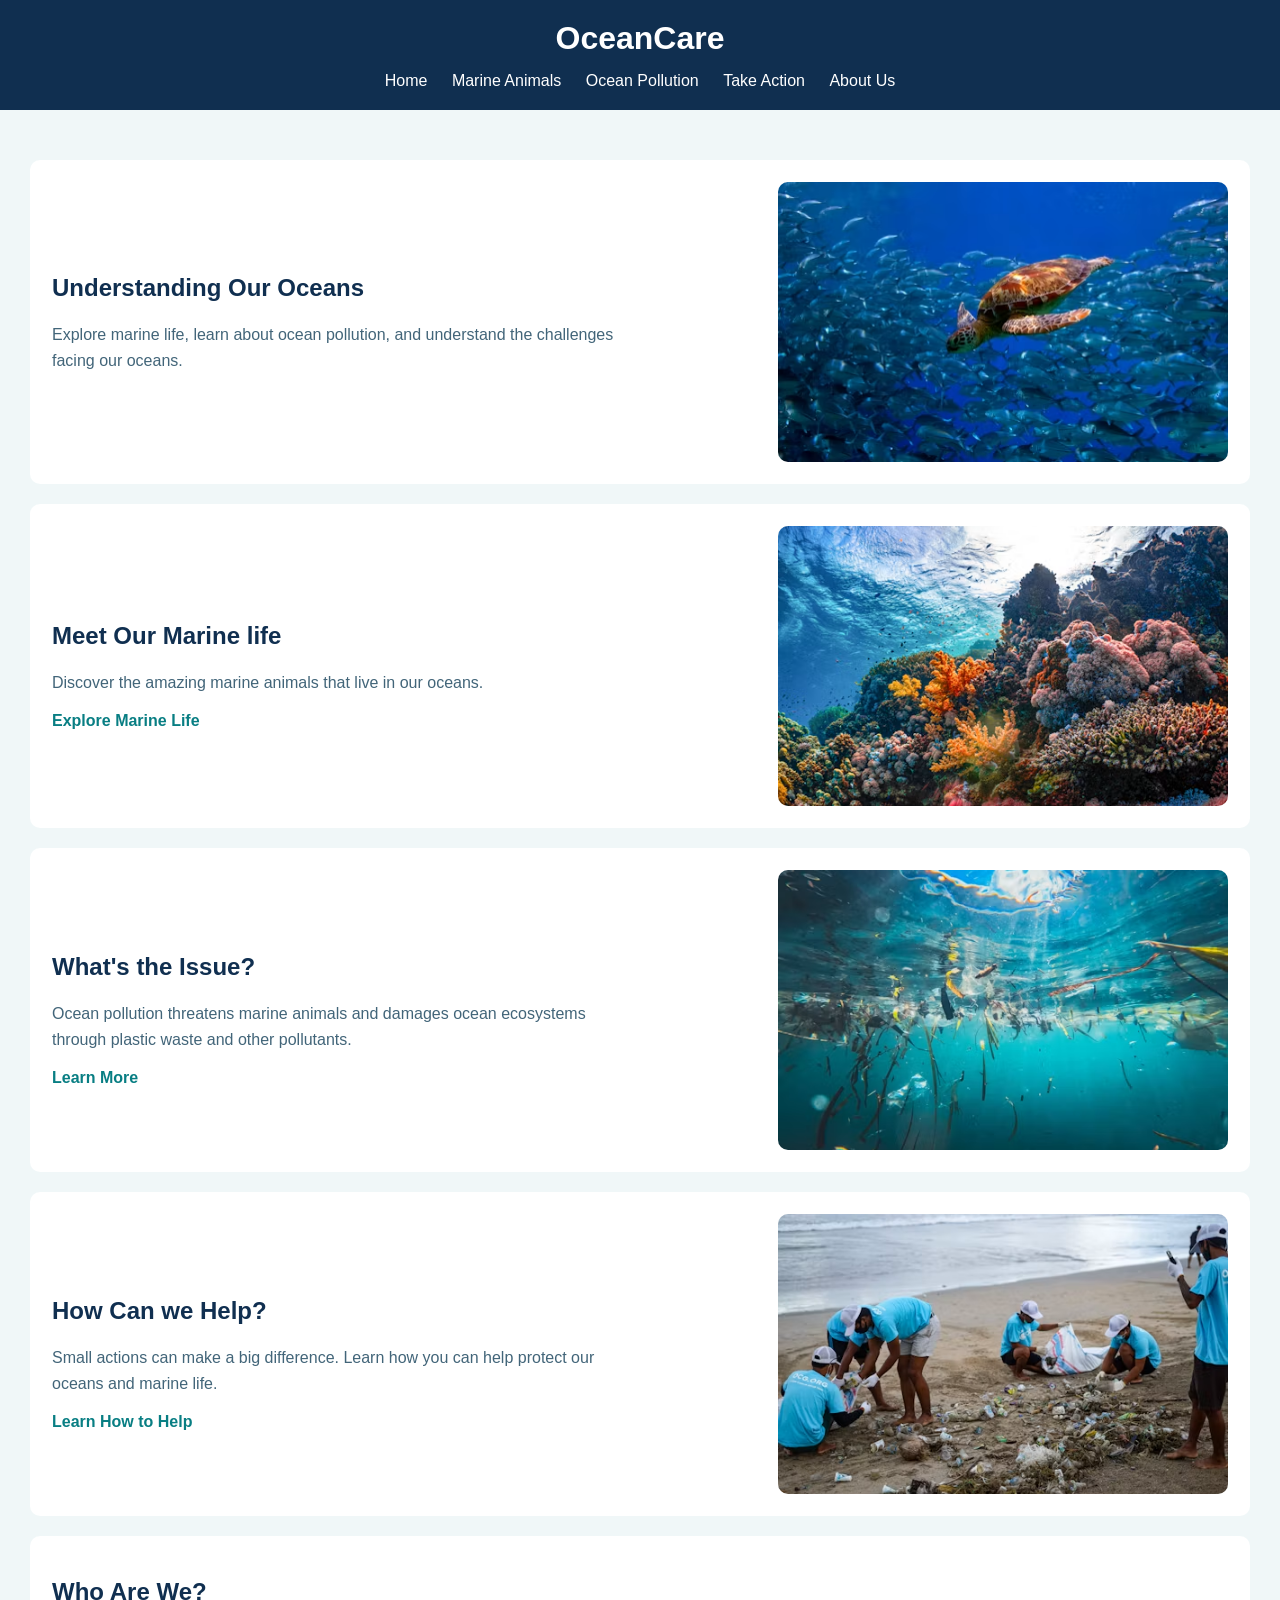
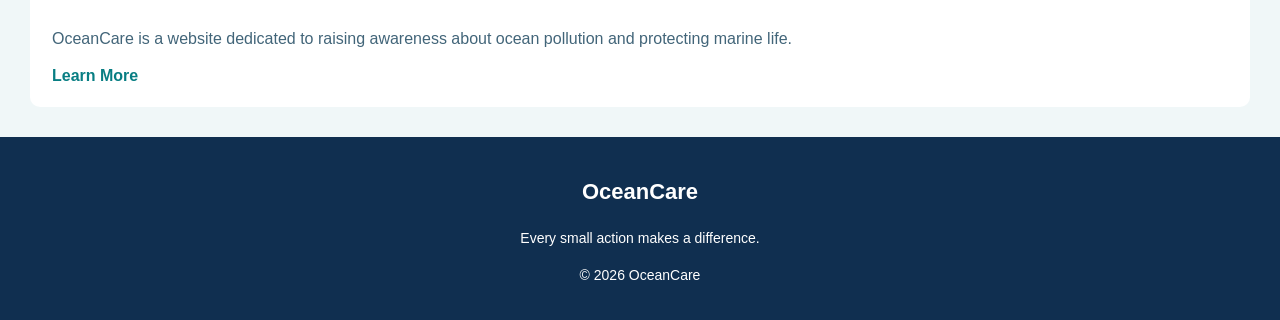
==== index.html @ 134fa814 "first" ====
<!DOCTYPE html>
<html lang="en">
<head>
    <meta charset="UTF-8">
    <meta name="viewport" content="width=device-width, initial-scale=1.0">
    <title>OceanCare</title>

    <link rel="stylesheet" href="style.css">
</head>
<body>
    <header>
        <h1>OceanCare</h1>

        <nav>
            <a href="index.html">Home</a>
            <a href="">Marine Animals</a>
            <a href="">Ocean Pollution</a>
            <a href="">Take Action</a>
            <a href="about.html">About Us</a>
        </nav>
    </header>

    <main>
        
        <section class="home-section home-feature">
            <div class="home-text">
            <h2>Understanding Our Oceans</h2>
            <p>Explore marine life, learn about ocean pollution, and understand the challenges facing our oceans.</p>
            </div>

            <div class="home-image">
            <img src="penyu.avif" alt="Sea turtle swimming in the ocean">
            </div>
        </section>

        <section class="home-section home-feature">
            <div class="home-text">
            <h2>Meet Our Marine life</h2>
            <p>Discover the amazing marine animals that live in our oceans.</p>

            <a href="">Explore Marine Life</a>
            </div>

            <div class="home-image">
                <img src="coral1.avif" alt="Coral reef marine life">
            </div>
        </section>

        <section class="home-section home-feature">
            <div class="home-text">
            <h2>What's the Issue?</h2>
            <p>Ocean pollution threatens marine animals and damages ocean ecosystems through plastic waste and other pollutants.</p>
            <a href="">Learn More</a>
            </div>

            <div class="home-image">
                <img src="sampah.avif" alt="Coral reef marine life">
            </div>
        </section>    
        
        <section class="home-section home-feature">
            <div class="home-text">
            <h2>How Can we Help?</h2>
            <p>Small actions can make a big difference. Learn how you can help protect our oceans and marine life.</p>
            <a href="">Learn How to Help</a>
            </div>

               <div class="home-image">
                <img src="volunteer.avif" alt="Coral reef marine life">
            </div>
        </section>       

         <section class="home-section">
            <h2>Who Are We?</h2>
            <p>OceanCare is a website dedicated to raising awareness about ocean pollution and protecting marine life.</p>

            <a href="about.html">Learn More</a>
        </section>
    </main>

    <footer>
        <h3>OceanCare</h3>
        <p>Every small action makes a difference.</p>
        <p>© 2026 OceanCare</p>
    </footer>
</body>
</html>
---- style.css ----
/*index*/
body {
    background-color: #f0f7f8;
    color: #183b4e;
    font-family: Arial, sans-serif;
    min-height: 100vh;
    display: flex;
    flex-direction: column;
    margin: 0;
}

header {
    background-color: #102f50;
    color: white;
    padding: 20px;
    text-align: center;
}

header h1 {
    margin: 0;
}

nav {
    margin-top: 15px;
}

nav a {
    color: white;
    text-decoration: none;
    margin: 10px;
}

nav a:hover {
    color: #79d6d0;
}

main {
    padding: 30px;
    flex: 1;
}

.home-section {
    background-color: white;
    padding: 22px;
    margin-top: 20px;
    border-radius: 10px;
}

.home-section h2 {
    color: #102f50;
    font-size: 24px;
}

.home-section p {
    color: #426579;
    font-size: 16px;
    line-height: 1.6;
}

.home-section a {
    color: #087e83;
    text-decoration: none;
    font-weight: bold;
}

.home-section a:hover {
    text-decoration: underline;
}

.home-feature {
    display: flex;
    align-items: center;
    justify-content: space-between;
    gap: 30px;
    flex-direction: row; 
}

.home-feature .home-text {
    flex: 1;
    min-width: 0;
}

.home-feature .home-image {
    flex: 1;
    min-width: 0;
    display: flex;
    justify-content: flex-end; 
}

.home-feature .home-image img {
    width: 100%;
    height: 280px; 
    max-width: 450px; 
    object-fit: cover;
    object-position: center;
    display: block;
    border-radius: 10px;
}

footer {
    background-color: #102f50;
    color: white;
    text-align: center;
    padding: 20px;
    margin-top: auto;
}

footer h3 {
    font-size: 22px;
}

footer p {
    font-size: 14px;
    line-height: 1.6;
}
/*Index*/

/* About Us */
.about-section {
    background-color: white;
    padding: 25px;
    margin-bottom: 20px;
    border-radius: 10px;
}

.about-section h2 {
    color: #102f50;
}

.about-section p {
    color: #426579;
    line-height: 1.6;
}

/* Meet Our Team */
.team-container {
    display: flex;
    justify-content: center;
    gap: 30px;
    flex-wrap: wrap;
    margin-top: 25px;
}

.team-member {
    text-align: center;
    width: 180px;
}

.team-member img {
    width: 130px;
    height: 130px;
    border-radius: 50%;
    object-fit: cover;
}

.team-member h3 {
    color: #102f50;
}

.team-member p {
    color: #426579;
}

/* Contact Us Form */
form {
    max-width: 500px;
}

form label {
    display: block;
    margin-top: 15px;
    color: #102f50;
    font-weight: bold;
}

form input,
form textarea {
    width: 100%;
    padding: 10px;
    margin-top: 5px;
    border: 1px solid #b8cdd6;
    border-radius: 5px;
    font-family: Arial, sans-serif;
    box-sizing: border-box;
}

form button {
    margin-top: 20px;
    padding: 12px 20px;
    background-color: #087e83;
    color: white;
    border: none;
    border-radius: 5px;
    cursor: pointer;
}

form button:hover {
    background-color: #065f63;
}
/*About Us*/
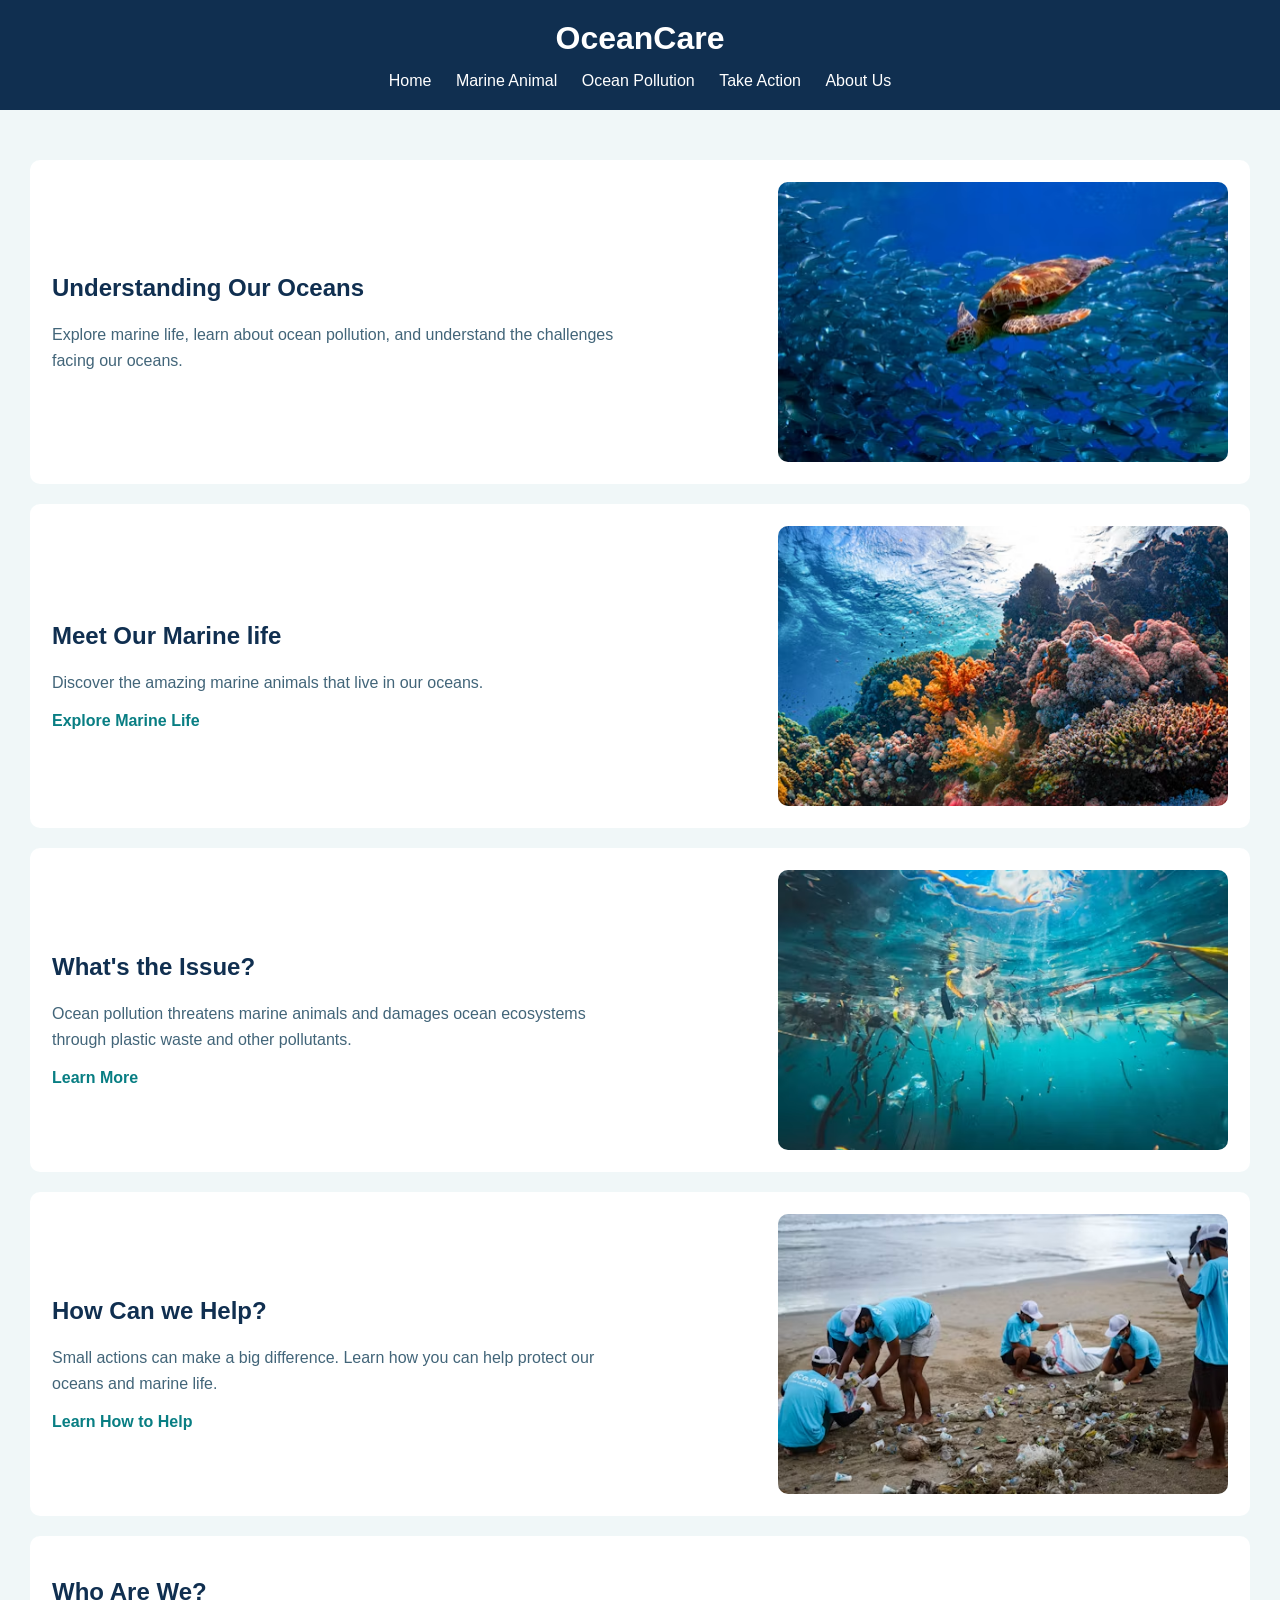
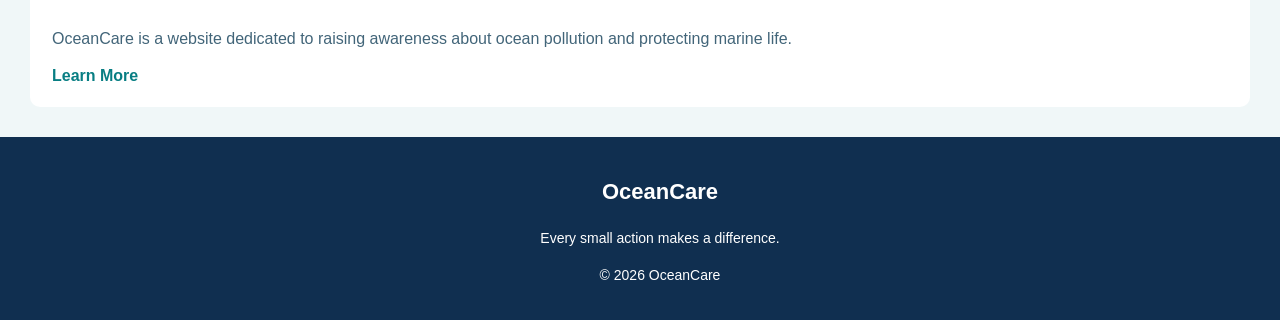
==== commit 81472fff: "Update Nasya Aza" ====
--- a/index.html
+++ b/index.html
@@ -13,9 +13,9 @@
 
         <nav>
             <a href="index.html">Home</a>
-            <a href="">Marine Animals</a>
+            <a href="animal.html">Marine Animal</a>
             <a href="">Ocean Pollution</a>
-            <a href="">Take Action</a>
+            <a href="action.html">Take Action</a>
             <a href="about.html">About Us</a>
         </nav>
     </header>
@@ -38,7 +38,7 @@
             <h2>Meet Our Marine life</h2>
             <p>Discover the amazing marine animals that live in our oceans.</p>
 
-            <a href="">Explore Marine Life</a>
+            <a href="animal.html">Explore Marine Life</a>
             </div>
 
             <div class="home-image">
@@ -62,7 +62,7 @@
             <div class="home-text">
             <h2>How Can we Help?</h2>
             <p>Small actions can make a big difference. Learn how you can help protect our oceans and marine life.</p>
-            <a href="">Learn How to Help</a>
+            <a href="action.html">Learn How to Help</a>
             </div>
 
                <div class="home-image">
--- a/style.css
+++ b/style.css
@@ -103,6 +103,7 @@
     text-align: center;
     padding: 20px;
     margin-top: auto;
+    width: 100%;
 }
 
 footer h3 {
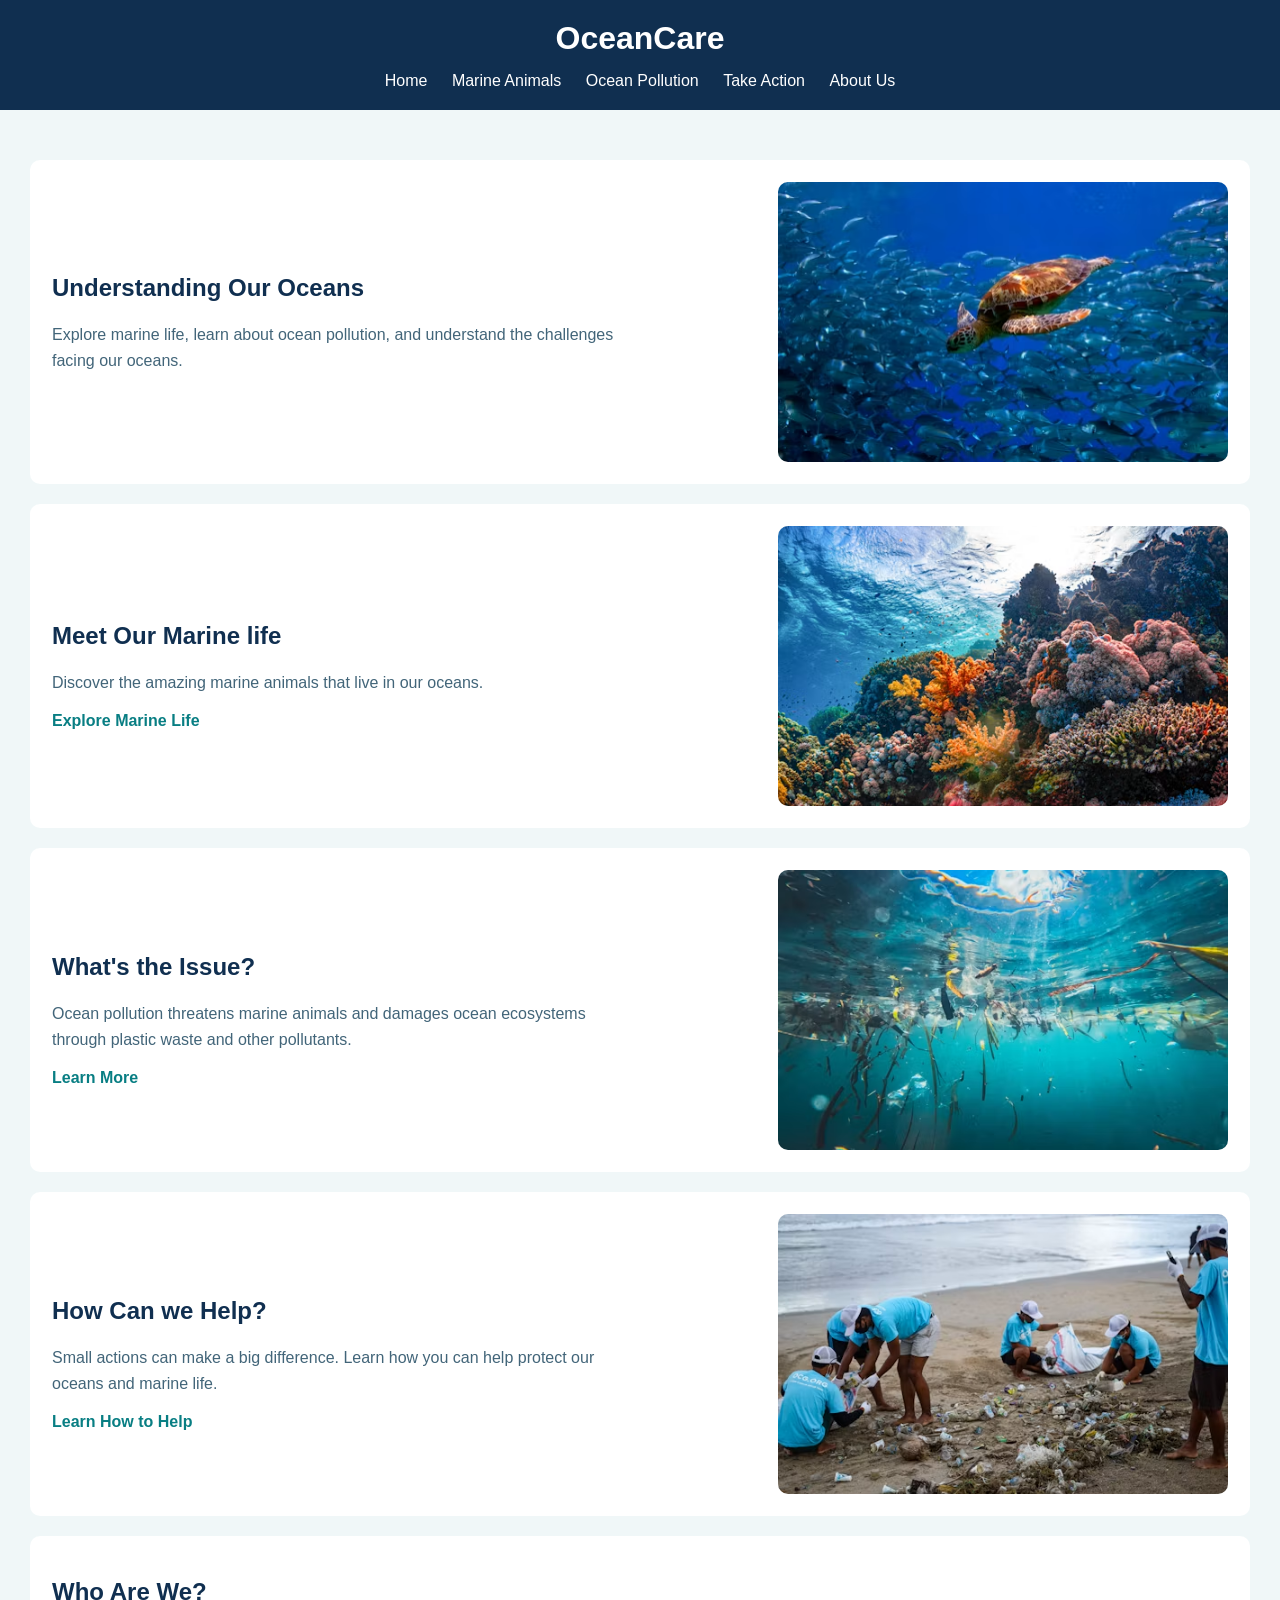
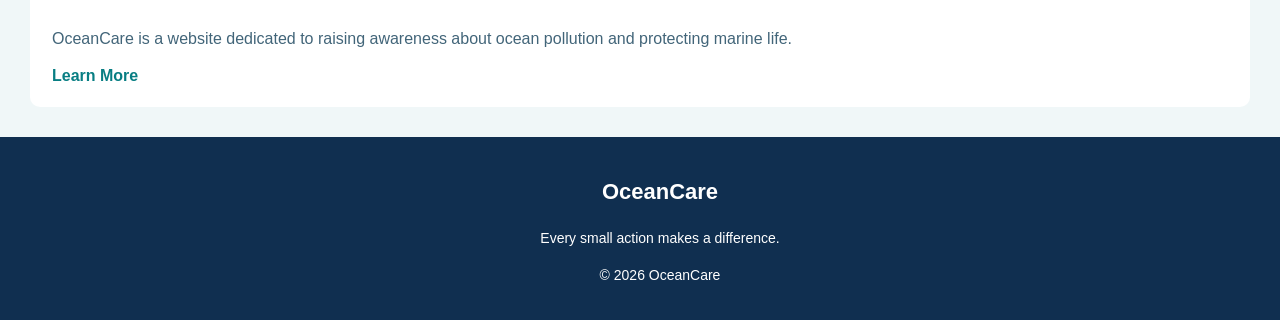
==== commit 508e5764: "newest update" ====
--- a/index.html
+++ b/index.html
@@ -13,8 +13,8 @@
 
         <nav>
             <a href="index.html">Home</a>
-            <a href="animal.html">Marine Animal</a>
-            <a href="">Ocean Pollution</a>
+            <a href="animal.html">Marine Animals</a>
+            <a href="pollution.html">Ocean Pollution</a>
             <a href="action.html">Take Action</a>
             <a href="about.html">About Us</a>
         </nav>
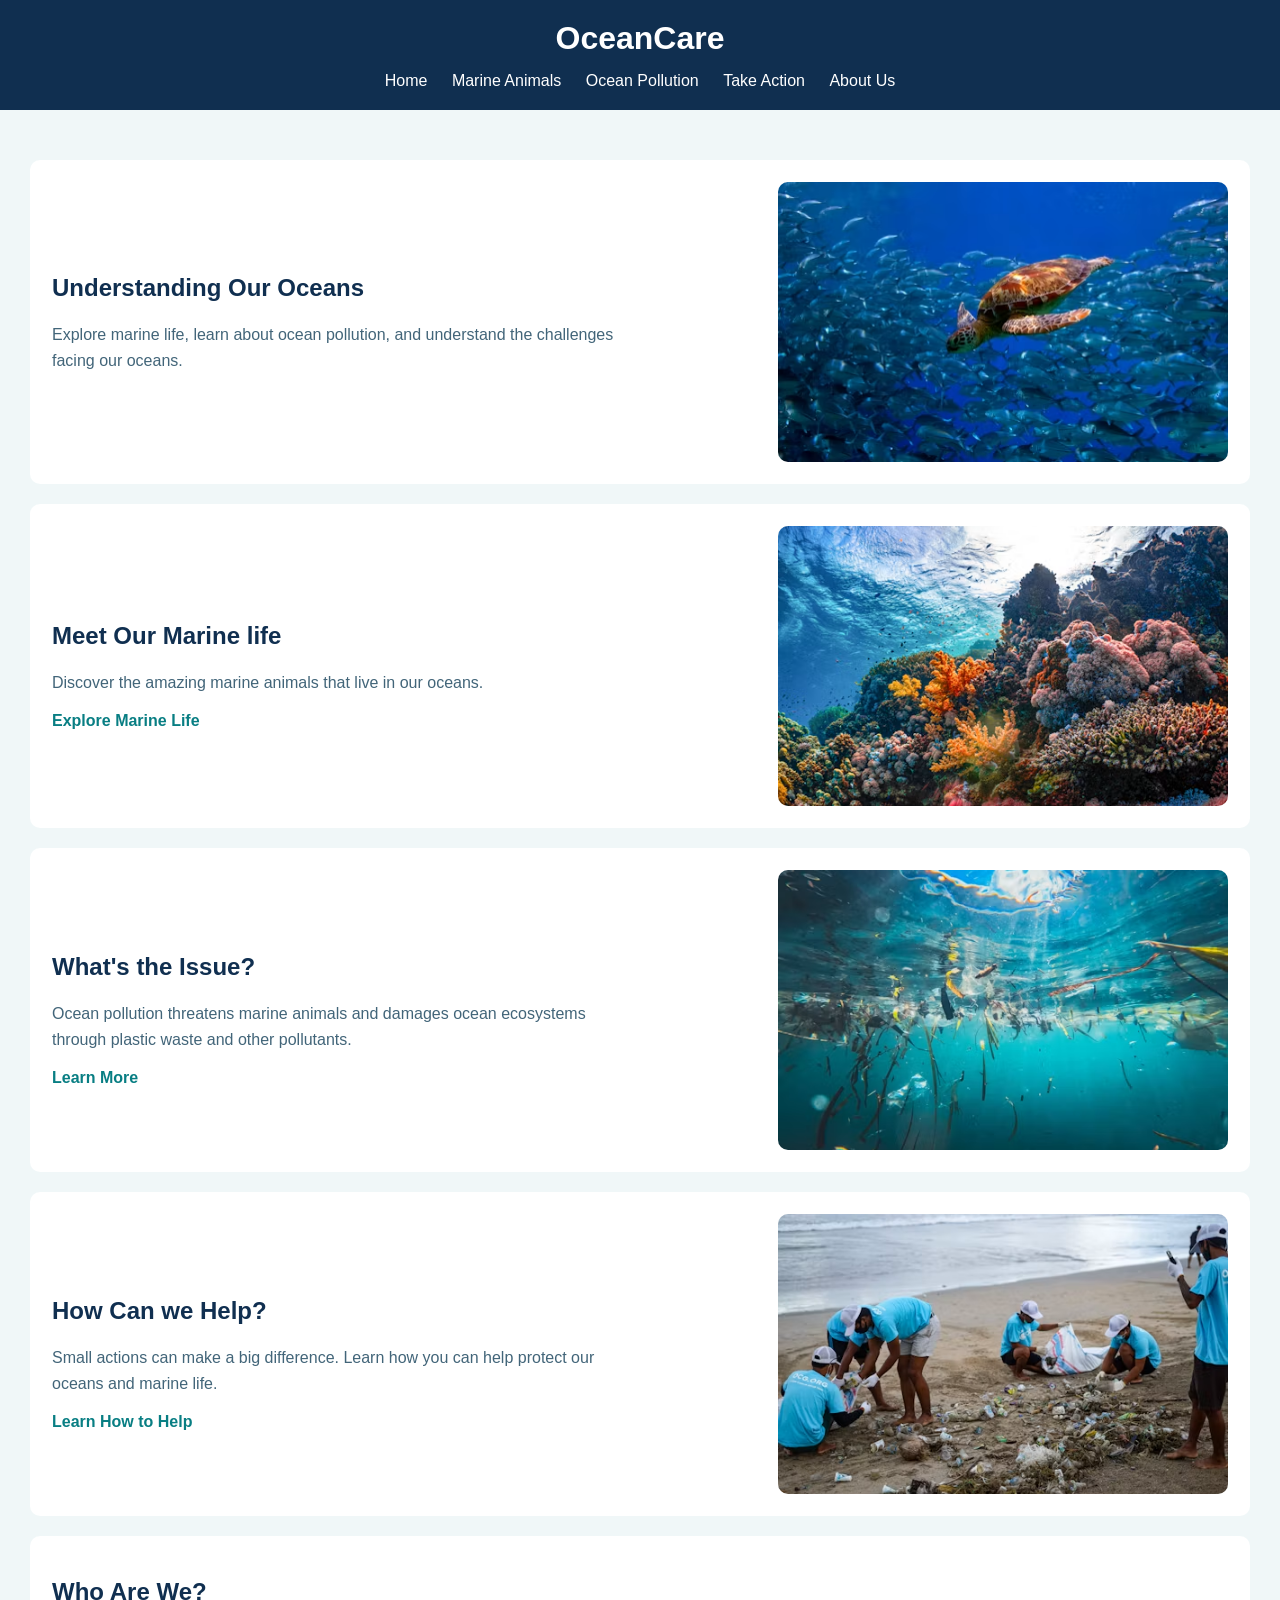
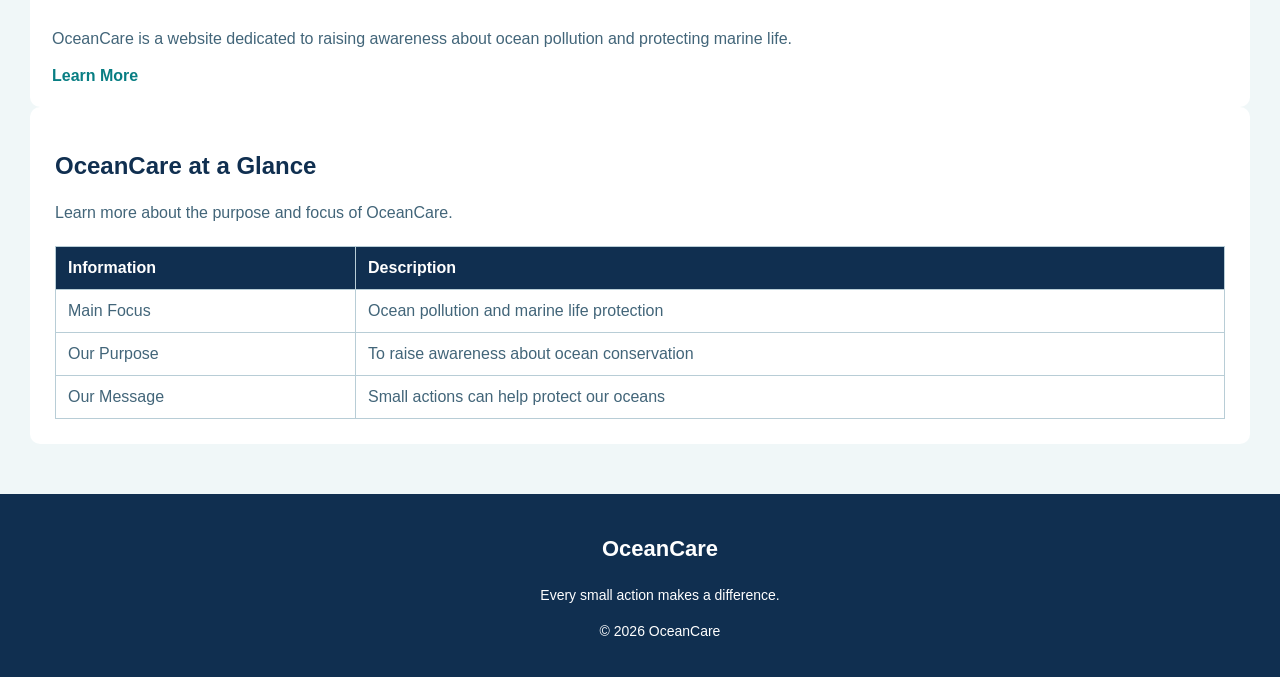
==== commit 3e94c822: "last updates" ====
--- a/index.html
+++ b/index.html
@@ -13,7 +13,7 @@
 
         <nav>
             <a href="index.html">Home</a>
-            <a href="animal.html">Marine Animals</a>
+            <a href="inlineanimal.html">Marine Animals</a>
             <a href="pollution.html">Ocean Pollution</a>
             <a href="action.html">Take Action</a>
             <a href="about.html">About Us</a>
@@ -38,7 +38,7 @@
             <h2>Meet Our Marine life</h2>
             <p>Discover the amazing marine animals that live in our oceans.</p>
 
-            <a href="animal.html">Explore Marine Life</a>
+            <a href="inlineanimal.html">Explore Marine Life</a>
             </div>
 
             <div class="home-image">
@@ -50,7 +50,7 @@
             <div class="home-text">
             <h2>What's the Issue?</h2>
             <p>Ocean pollution threatens marine animals and damages ocean ecosystems through plastic waste and other pollutants.</p>
-            <a href="">Learn More</a>
+            <a href="pollution.html">Learn More</a>
             </div>
 
             <div class="home-image">
@@ -76,6 +76,34 @@
 
             <a href="about.html">Learn More</a>
         </section>
+
+        
+       
+        <section class="about-section">
+            <h2>OceanCare at a Glance</h2>
+            <p>Learn more about the purpose and focus of OceanCare.</p>
+
+            <table>
+                <tr>
+                    <th>Information</th>
+                    <th>Description</th>
+                </tr>
+                <tr>
+                    <td>Main Focus</td>
+                    <td>Ocean pollution and marine life protection</td>
+                </tr>
+                <tr>
+                    <td>Our Purpose</td>
+                    <td>To raise awareness about ocean conservation</td>
+                </tr>
+                <tr>
+                    <td>Our Message</td>
+                    <td>Small actions can help protect our oceans</td>
+                </tr>
+            </table>
+        </section>
+
+
     </main>
 
     <footer>
--- a/style.css
+++ b/style.css
@@ -114,6 +114,31 @@
     font-size: 14px;
     line-height: 1.6;
 }
+
+
+/*Table */
+table {
+    width: 100%;
+    border-collapse: collapse;
+    margin-top: 20px;
+}
+
+th, td {
+    border: 1px solid #b8cdd6;
+    padding: 12px;
+    text-align: left;
+}
+
+th {
+    background-color: #102f50;
+    color: white;
+}
+
+td {
+    color: #426579;
+}
+/* Table */
+
 /*Index*/
 
 /* About Us */
